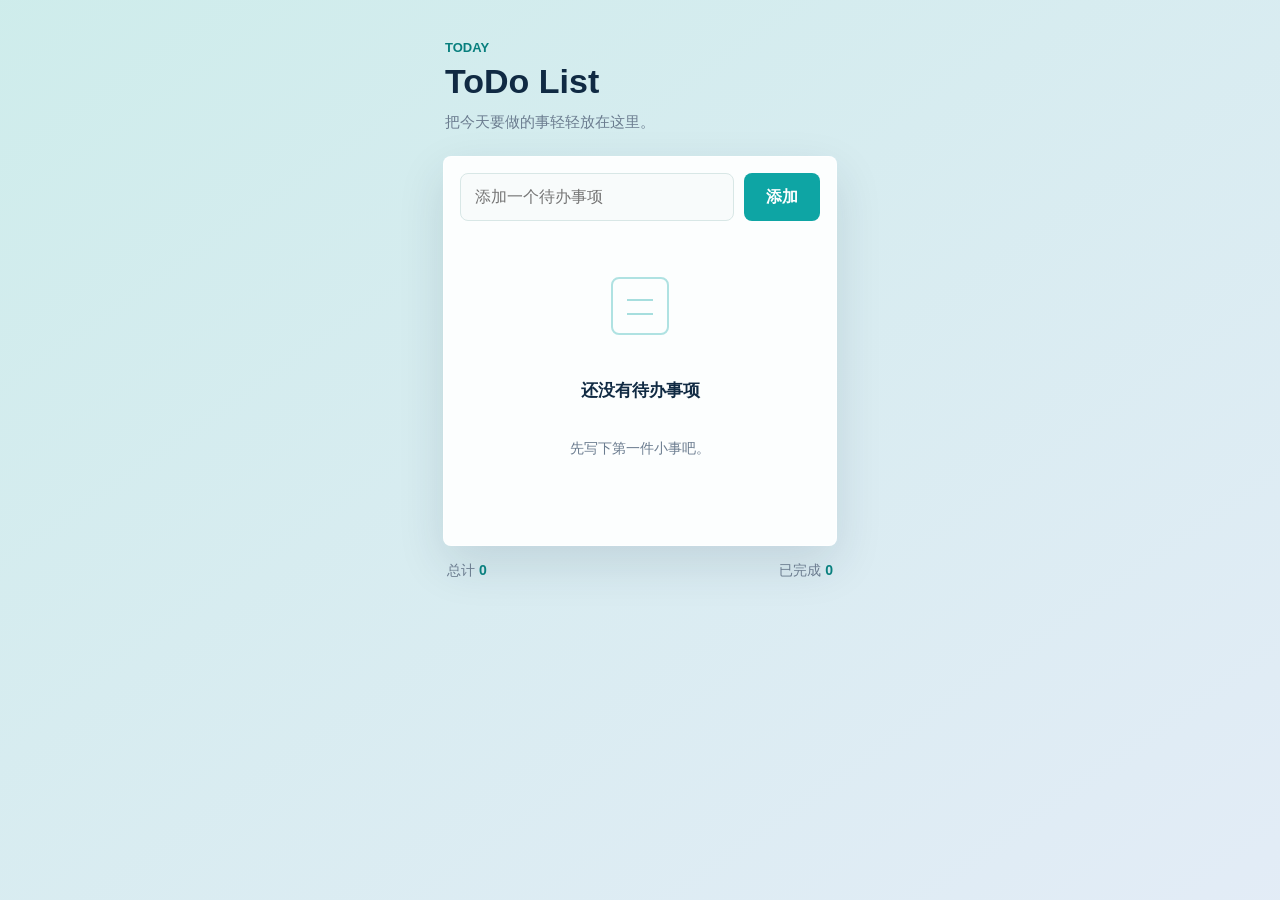
==== index.html @ 59980e85 "Initial todolist H5 learning plan" ====
<!DOCTYPE html>
<html lang="zh-CN">
<head>
  <meta charset="UTF-8">
  <meta name="viewport" content="width=device-width, initial-scale=1, maximum-scale=1, user-scalable=no">
  <meta name="theme-color" content="#0ea5a4">
  <title>ToDo List</title>
  <link rel="stylesheet" href="./style.css">
</head>
<body>
  <main class="app-shell">
    <header class="app-header">
      <p class="app-kicker">Today</p>
      <h1>ToDo List</h1>
      <p class="app-subtitle">把今天要做的事轻轻放在这里。</p>
    </header>

    <section class="todo-panel" aria-label="待办事项">
      <form class="todo-form" id="todoForm">
        <label class="sr-only" for="todoInput">输入待办事项</label>
        <input
          id="todoInput"
          class="todo-input"
          type="text"
          placeholder="添加一个待办事项"
          autocomplete="off"
        >
        <button class="add-button" type="submit">添加</button>
      </form>

      <div class="empty-state" id="emptyState">
        <div class="empty-icon" aria-hidden="true"></div>
        <p>还没有待办事项</p>
        <span>先写下第一件小事吧。</span>
      </div>

      <ul class="todo-list" id="todoList" aria-live="polite"></ul>
    </section>

    <footer class="todo-footer">
      <span>总计 <strong id="totalCount">0</strong></span>
      <span>已完成 <strong id="doneCount">0</strong></span>
    </footer>
  </main>

  <script src="./script.js"></script>
</body>
</html>
---- style.css ----
:root {
  --bg: #eef8f7;
  --panel: #ffffff;
  --text: #102a43;
  --muted: #6b7c8f;
  --line: #d8e7e6;
  --primary: #0ea5a4;
  --primary-dark: #087f7e;
  --danger: #ef6461;
  --shadow: 0 18px 48px rgba(16, 42, 67, 0.12);
}

* {
  box-sizing: border-box;
}

html,
body {
  min-height: 100%;
}

body {
  margin: 0;
  color: var(--text);
  font-family: -apple-system, BlinkMacSystemFont, "Segoe UI", sans-serif;
  background:
    linear-gradient(145deg, rgba(14, 165, 164, 0.14), rgba(93, 95, 239, 0.08)),
    var(--bg);
}

button,
input {
  font: inherit;
}

button {
  cursor: pointer;
}

.app-shell {
  width: min(100%, 430px);
  min-height: 100vh;
  margin: 0 auto;
  padding: 28px 18px 24px;
}

.app-header {
  padding: 12px 2px 22px;
}

.app-kicker {
  margin: 0 0 8px;
  color: var(--primary-dark);
  font-size: 13px;
  font-weight: 700;
  letter-spacing: 0;
  text-transform: uppercase;
}

.app-header h1 {
  margin: 0;
  font-size: 34px;
  line-height: 1.1;
}

.app-subtitle {
  margin: 10px 0 0;
  color: var(--muted);
  font-size: 15px;
  line-height: 1.6;
}

.todo-panel {
  min-height: 390px;
  padding: 16px;
  background: rgba(255, 255, 255, 0.92);
  border: 1px solid rgba(255, 255, 255, 0.72);
  border-radius: 8px;
  box-shadow: var(--shadow);
}

.todo-form {
  display: grid;
  grid-template-columns: 1fr 76px;
  gap: 10px;
  margin-bottom: 16px;
}

.todo-input {
  width: 100%;
  min-width: 0;
  height: 48px;
  padding: 0 14px;
  color: var(--text);
  background: #f8fbfb;
  border: 1px solid var(--line);
  border-radius: 8px;
  outline: none;
  transition: border-color 0.18s ease, box-shadow 0.18s ease, background 0.18s ease;
}

.todo-input:focus {
  background: #ffffff;
  border-color: var(--primary);
  box-shadow: 0 0 0 4px rgba(14, 165, 164, 0.14);
}

.add-button {
  height: 48px;
  color: #ffffff;
  font-weight: 700;
  background: var(--primary);
  border: 0;
  border-radius: 8px;
  transition: background 0.18s ease, transform 0.18s ease;
}

.add-button:active {
  background: var(--primary-dark);
  transform: translateY(1px);
}

.todo-list {
  display: grid;
  gap: 10px;
  margin: 0;
  padding: 0;
  list-style: none;
}

.todo-item {
  display: grid;
  grid-template-columns: 28px 1fr auto;
  align-items: center;
  gap: 10px;
  min-height: 52px;
  padding: 10px 12px;
  background: #f8fbfb;
  border: 1px solid var(--line);
  border-radius: 8px;
}

.todo-check {
  width: 22px;
  height: 22px;
  accent-color: var(--primary);
}

.todo-text {
  min-width: 0;
  color: var(--text);
  font-size: 15px;
  line-height: 1.45;
  overflow-wrap: anywhere;
}

.todo-item.is-done .todo-text {
  color: #8ba1a6;
  text-decoration: line-through;
}

.delete-button {
  padding: 8px 4px;
  color: var(--danger);
  background: transparent;
  border: 0;
  font-size: 14px;
}

.delete-button:active {
  opacity: 0.72;
}

.empty-state {
  display: grid;
  place-items: center;
  min-height: 260px;
  padding: 24px;
  color: var(--muted);
  text-align: center;
}

.empty-state.is-hidden {
  display: none;
}

.empty-icon {
  width: 58px;
  height: 58px;
  margin-bottom: 14px;
  border: 2px solid rgba(14, 165, 164, 0.32);
  border-radius: 8px;
  position: relative;
}

.empty-icon::before,
.empty-icon::after {
  content: "";
  position: absolute;
  left: 14px;
  right: 14px;
  height: 2px;
  background: rgba(14, 165, 164, 0.36);
}

.empty-icon::before {
  top: 20px;
}

.empty-icon::after {
  top: 34px;
}

.empty-state p {
  margin: 0 0 8px;
  color: var(--text);
  font-size: 17px;
  font-weight: 700;
}

.empty-state span {
  font-size: 14px;
}

.todo-footer {
  display: flex;
  justify-content: space-between;
  gap: 12px;
  padding: 16px 4px 0;
  color: var(--muted);
  font-size: 14px;
}

.todo-footer strong {
  color: var(--primary-dark);
}

.sr-only {
  position: absolute;
  width: 1px;
  height: 1px;
  padding: 0;
  margin: -1px;
  overflow: hidden;
  clip: rect(0, 0, 0, 0);
  white-space: nowrap;
  border: 0;
}

@media (max-width: 360px) {
  .app-shell {
    padding-inline: 12px;
  }

  .todo-form {
    grid-template-columns: 1fr 68px;
  }

  .todo-panel {
    padding: 12px;
  }
}
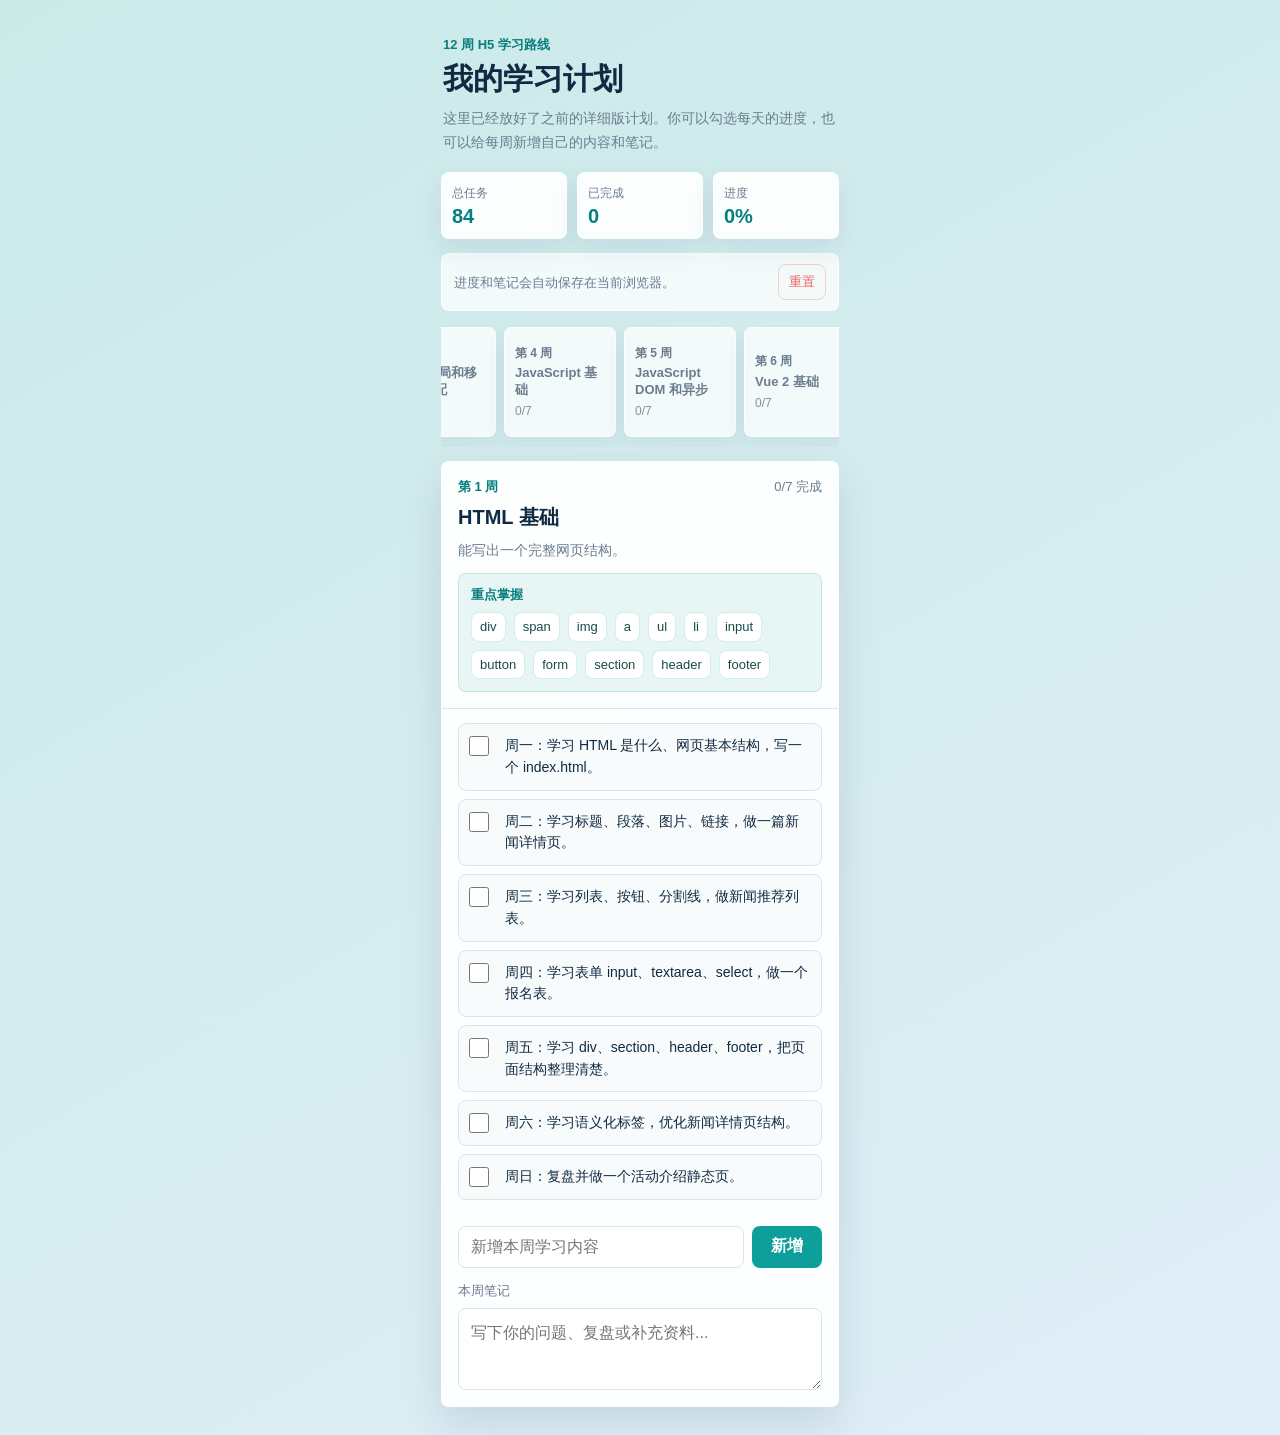
==== commit 73144958: "保留一个" ====
--- a/index.html
+++ b/index.html
@@ -2,47 +2,1036 @@
 <html lang="zh-CN">
 <head>
   <meta charset="UTF-8">
-  <meta name="viewport" content="width=device-width, initial-scale=1, maximum-scale=1, user-scalable=no">
-  <meta name="theme-color" content="#0ea5a4">
-  <title>ToDo List</title>
-  <link rel="stylesheet" href="./style.css">
+  <meta name="viewport" content="width=device-width, initial-scale=1">
+  <meta name="theme-color" content="#0f9f9a">
+  <title>H5 学习计划 ToDoList</title>
+  <style>
+    :root {
+      --bg: #eef8f7;
+      --card: #ffffff;
+      --text: #102a43;
+      --muted: #6b7c8f;
+      --line: #d8e7e6;
+      --primary: #0f9f9a;
+      --primary-dark: #087f7e;
+      --soft: #e7f6f5;
+      --danger: #ef6461;
+      --shadow: 0 16px 42px rgba(16, 42, 67, 0.12);
+    }
+
+    * {
+      box-sizing: border-box;
+    }
+
+    html,
+    body {
+      min-height: 100%;
+    }
+
+    body {
+      margin: 0;
+      color: var(--text);
+      font-family: -apple-system, BlinkMacSystemFont, "Segoe UI", sans-serif;
+      overflow-x: hidden;
+      background:
+        linear-gradient(150deg, rgba(15, 159, 154, 0.16), rgba(73, 126, 255, 0.08)),
+        var(--bg);
+    }
+
+    button,
+    input,
+    textarea {
+      font: inherit;
+    }
+
+    button {
+      cursor: pointer;
+    }
+
+    .page {
+      width: min(100%, 430px);
+      min-height: 100vh;
+      margin: 0 auto;
+      padding: 24px 16px 28px;
+    }
+
+    .hero {
+      padding: 12px 2px 18px;
+    }
+
+    .kicker {
+      margin: 0 0 8px;
+      color: var(--primary-dark);
+      font-size: 13px;
+      font-weight: 700;
+      letter-spacing: 0;
+    }
+
+    h1 {
+      margin: 0;
+      font-size: 30px;
+      line-height: 1.16;
+    }
+
+    .subtitle {
+      margin: 10px 0 0;
+      color: var(--muted);
+      font-size: 14px;
+      line-height: 1.7;
+    }
+
+    .summary {
+      display: grid;
+      grid-template-columns: repeat(3, 1fr);
+      gap: 10px;
+      margin: 0 0 14px;
+    }
+
+    .summary-card {
+      padding: 12px 10px;
+      background: rgba(255, 255, 255, 0.92);
+      border: 1px solid rgba(255, 255, 255, 0.72);
+      border-radius: 8px;
+      box-shadow: 0 10px 28px rgba(16, 42, 67, 0.08);
+    }
+
+    .summary-card span {
+      display: block;
+      color: var(--muted);
+      font-size: 12px;
+    }
+
+    .summary-card strong {
+      display: block;
+      margin-top: 4px;
+      color: var(--primary-dark);
+      font-size: 20px;
+      line-height: 1;
+    }
+
+    .toolbar {
+      display: flex;
+      justify-content: space-between;
+      align-items: center;
+      gap: 10px;
+      margin-bottom: 14px;
+      padding: 10px 12px;
+      color: var(--muted);
+      background: rgba(255, 255, 255, 0.72);
+      border: 1px solid rgba(255, 255, 255, 0.68);
+      border-radius: 8px;
+    }
+
+    .toolbar p {
+      margin: 0;
+      font-size: 13px;
+      line-height: 1.5;
+    }
+
+    .reset-button {
+      flex: 0 0 auto;
+      padding: 8px 10px;
+      color: var(--danger);
+      background: transparent;
+      border: 1px solid rgba(239, 100, 97, 0.28);
+      border-radius: 8px;
+      font-size: 13px;
+    }
+
+    .week-tabs-wrap {
+      margin: 0 0 14px;
+    }
+
+    .week-tabs {
+      display: flex;
+      gap: 8px;
+      overflow-x: auto;
+      padding: 2px 2px 10px;
+      scroll-padding-inline: 2px;
+      -webkit-overflow-scrolling: touch;
+    }
+
+    .week-tabs::-webkit-scrollbar {
+      display: none;
+    }
+
+    .week-tab {
+      flex: 0 0 112px;
+      min-height: 64px;
+      padding: 9px 10px;
+      text-align: left;
+      color: var(--muted);
+      background: rgba(255, 255, 255, 0.72);
+      border: 1px solid rgba(255, 255, 255, 0.76);
+      border-radius: 8px;
+      box-shadow: 0 8px 22px rgba(16, 42, 67, 0.06);
+      touch-action: manipulation;
+      transition: background 0.18s ease, border-color 0.18s ease, color 0.18s ease, transform 0.18s ease;
+    }
+
+    .week-tab:focus-visible,
+    .reset-button:focus-visible,
+    .add-button:focus-visible,
+    .delete-button:focus-visible {
+      outline: 3px solid rgba(15, 159, 154, 0.26);
+      outline-offset: 2px;
+    }
+
+    .week-tab.is-active {
+      color: #ffffff;
+      background: var(--primary);
+      border-color: var(--primary);
+      box-shadow: 0 12px 28px rgba(8, 127, 126, 0.2);
+      transform: translateY(-1px);
+    }
+
+    .tab-week {
+      display: block;
+      font-size: 12px;
+      font-weight: 700;
+      line-height: 1.2;
+    }
+
+    .tab-title {
+      display: block;
+      margin-top: 5px;
+      font-size: 13px;
+      font-weight: 700;
+      line-height: 1.3;
+      overflow-wrap: anywhere;
+    }
+
+    .tab-progress {
+      display: block;
+      margin-top: 5px;
+      font-size: 12px;
+      line-height: 1.2;
+      opacity: 0.82;
+    }
+
+    .week-list {
+      display: grid;
+      gap: 14px;
+    }
+
+    .week-card {
+      overflow: hidden;
+      background: rgba(255, 255, 255, 0.94);
+      border: 1px solid rgba(255, 255, 255, 0.76);
+      border-radius: 8px;
+      box-shadow: var(--shadow);
+    }
+
+    .week-header {
+      padding: 16px;
+      border-bottom: 1px solid var(--line);
+    }
+
+    .week-topline {
+      display: flex;
+      justify-content: space-between;
+      gap: 12px;
+      margin-bottom: 8px;
+    }
+
+    .week-number {
+      color: var(--primary-dark);
+      font-size: 13px;
+      font-weight: 700;
+    }
+
+    .week-progress {
+      color: var(--muted);
+      font-size: 13px;
+    }
+
+    .week-title {
+      margin: 0;
+      font-size: 20px;
+      line-height: 1.35;
+    }
+
+    .week-goal {
+      margin: 8px 0 0;
+      color: var(--muted);
+      font-size: 14px;
+      line-height: 1.6;
+    }
+
+    .focus-box {
+      margin-top: 12px;
+      padding: 12px;
+      background: var(--soft);
+      border: 1px solid rgba(15, 159, 154, 0.18);
+      border-radius: 8px;
+    }
+
+    .focus-title {
+      margin: 0 0 8px;
+      color: var(--primary-dark);
+      font-size: 13px;
+      font-weight: 700;
+    }
+
+    .focus-tags {
+      display: flex;
+      flex-wrap: wrap;
+      gap: 8px;
+    }
+
+    .focus-tag {
+      padding: 6px 8px;
+      color: #174b4a;
+      background: #ffffff;
+      border: 1px solid rgba(15, 159, 154, 0.18);
+      border-radius: 8px;
+      font-size: 13px;
+      line-height: 1.2;
+    }
+
+    .task-list {
+      display: grid;
+      gap: 8px;
+      margin: 0;
+      padding: 14px 16px 4px;
+      list-style: none;
+    }
+
+    .task-item {
+      display: grid;
+      grid-template-columns: 26px 1fr;
+      gap: 10px;
+      align-items: flex-start;
+      padding: 11px 10px;
+      background: #f8fbfb;
+      border: 1px solid var(--line);
+      border-radius: 8px;
+    }
+
+    .task-item.is-done .task-text {
+      color: #8ba1a6;
+      text-decoration: line-through;
+    }
+
+    .task-check {
+      width: 20px;
+      height: 20px;
+      margin: 1px 0 0;
+      accent-color: var(--primary);
+    }
+
+    .task-text {
+      min-width: 0;
+      font-size: 14px;
+      line-height: 1.55;
+      overflow-wrap: anywhere;
+    }
+
+    .custom-list {
+      display: grid;
+      gap: 8px;
+      margin: 0;
+      padding: 4px 16px 10px;
+      list-style: none;
+    }
+
+    .custom-item {
+      display: grid;
+      grid-template-columns: 26px 1fr auto;
+      gap: 10px;
+      align-items: flex-start;
+      padding: 11px 10px;
+      background: var(--soft);
+      border: 1px solid rgba(15, 159, 154, 0.2);
+      border-radius: 8px;
+    }
+
+    .custom-item.is-done .task-text {
+      color: #7f9998;
+      text-decoration: line-through;
+    }
+
+    .delete-button {
+      padding: 0 2px;
+      color: var(--danger);
+      background: transparent;
+      border: 0;
+      font-size: 13px;
+      line-height: 1.55;
+    }
+
+    .add-form {
+      display: grid;
+      grid-template-columns: 1fr 70px;
+      gap: 8px;
+      padding: 8px 16px 14px;
+    }
+
+    .add-input {
+      width: 100%;
+      min-width: 0;
+      height: 42px;
+      padding: 0 12px;
+      color: var(--text);
+      background: #ffffff;
+      border: 1px solid var(--line);
+      border-radius: 8px;
+      outline: none;
+      transition: border-color 0.18s ease, box-shadow 0.18s ease;
+    }
+
+    .add-input:focus,
+    .note-area:focus {
+      border-color: var(--primary);
+      box-shadow: 0 0 0 4px rgba(15, 159, 154, 0.13);
+    }
+
+    .add-button {
+      height: 42px;
+      color: #ffffff;
+      font-weight: 700;
+      background: var(--primary);
+      border: 0;
+      border-radius: 8px;
+    }
+
+    .note-box {
+      padding: 0 16px 16px;
+    }
+
+    .note-label {
+      display: block;
+      margin-bottom: 8px;
+      color: var(--muted);
+      font-size: 13px;
+    }
+
+    .note-area {
+      display: block;
+      width: 100%;
+      min-height: 82px;
+      resize: vertical;
+      padding: 12px;
+      color: var(--text);
+      background: #ffffff;
+      border: 1px solid var(--line);
+      border-radius: 8px;
+      outline: none;
+      line-height: 1.55;
+    }
+
+    .sr-only {
+      position: absolute;
+      width: 1px;
+      height: 1px;
+      padding: 0;
+      margin: -1px;
+      overflow: hidden;
+      clip: rect(0, 0, 0, 0);
+      white-space: nowrap;
+      border: 0;
+    }
+
+    @media (max-width: 360px) {
+      .page {
+        padding-inline: 12px;
+      }
+
+      .summary {
+        gap: 8px;
+      }
+
+      .summary-card {
+        padding-inline: 8px;
+      }
+
+      .add-form {
+        grid-template-columns: 1fr 62px;
+      }
+
+      .week-tab {
+        flex-basis: 104px;
+      }
+    }
+  </style>
 </head>
 <body>
-  <main class="app-shell">
-    <header class="app-header">
-      <p class="app-kicker">Today</p>
-      <h1>ToDo List</h1>
-      <p class="app-subtitle">把今天要做的事轻轻放在这里。</p>
+  <main class="page">
+    <header class="hero">
+      <p class="kicker">12 周 H5 学习路线</p>
+      <h1>我的学习计划</h1>
+      <p class="subtitle">这里已经放好了之前的详细版计划。你可以勾选每天的进度，也可以给每周新增自己的内容和笔记。</p>
     </header>
 
-    <section class="todo-panel" aria-label="待办事项">
-      <form class="todo-form" id="todoForm">
-        <label class="sr-only" for="todoInput">输入待办事项</label>
-        <input
-          id="todoInput"
-          class="todo-input"
-          type="text"
-          placeholder="添加一个待办事项"
-          autocomplete="off"
-        >
-        <button class="add-button" type="submit">添加</button>
-      </form>
-
-      <div class="empty-state" id="emptyState">
-        <div class="empty-icon" aria-hidden="true"></div>
-        <p>还没有待办事项</p>
-        <span>先写下第一件小事吧。</span>
+    <section class="summary" aria-label="学习统计">
+      <div class="summary-card">
+        <span>总任务</span>
+        <strong id="totalTasks">0</strong>
       </div>
-
-      <ul class="todo-list" id="todoList" aria-live="polite"></ul>
+      <div class="summary-card">
+        <span>已完成</span>
+        <strong id="doneTasks">0</strong>
+      </div>
+      <div class="summary-card">
+        <span>进度</span>
+        <strong id="progressRate">0%</strong>
+      </div>
     </section>
 
-    <footer class="todo-footer">
-      <span>总计 <strong id="totalCount">0</strong></span>
-      <span>已完成 <strong id="doneCount">0</strong></span>
-    </footer>
+    <section class="toolbar" aria-label="操作区">
+      <p>进度和笔记会自动保存在当前浏览器。</p>
+      <button class="reset-button" id="resetButton" type="button">重置</button>
+    </section>
+
+    <section class="week-tabs-wrap" aria-label="每周切换">
+      <div class="week-tabs" id="weekTabs" role="tablist" aria-label="选择学习周"></div>
+    </section>
+
+    <section class="week-list" id="weekList" aria-label="每周学习计划"></section>
   </main>
 
-  <script src="./script.js"></script>
+  <script>
+    const STORAGE_KEY = "h5_learning_plan_todolist_v1";
+
+    const defaultWeeks = [
+      {
+        title: "HTML 基础",
+        goal: "能写出一个完整网页结构。",
+        focus: ["div", "span", "img", "a", "ul", "li", "input", "button", "form", "section", "header", "footer"],
+        tasks: [
+          "周一：学习 HTML 是什么、网页基本结构，写一个 index.html。",
+          "周二：学习标题、段落、图片、链接，做一篇新闻详情页。",
+          "周三：学习列表、按钮、分割线，做新闻推荐列表。",
+          "周四：学习表单 input、textarea、select，做一个报名表。",
+          "周五：学习 div、section、header、footer，把页面结构整理清楚。",
+          "周六：学习语义化标签，优化新闻详情页结构。",
+          "周日：复盘并做一个活动介绍静态页。"
+        ]
+      },
+      {
+        title: "CSS 基础",
+        goal: "能让页面变好看。",
+        focus: ["color", "font-size", "line-height", "margin", "padding", "border", "border-radius", "background", "display", "width", "height"],
+        tasks: [
+          "周一：学习 CSS 引入方式、选择器，给第 1 周页面加样式。",
+          "周二：学习颜色、字体、字号、行高，美化新闻正文。",
+          "周三：学习盒模型 width、height、padding、margin，做卡片布局。",
+          "周四：学习 border、border-radius、box-shadow，做按钮和输入框。",
+          "周五：学习 background、图片背景，做活动 banner。",
+          "周六：学习 hover、active 状态，做按钮点击效果。",
+          "周日：综合练习，做一个完整移动端静态首页。"
+        ]
+      },
+      {
+        title: "CSS 布局和移动端适配",
+        goal: "能写手机端页面布局。",
+        focus: ["display: flex", "flex-direction", "justify-content", "align-items", "position: fixed", "position: absolute", "vw", "rem"],
+        tasks: [
+          "周一：学习 Flex 布局基础，做顶部导航。",
+          "周二：学习 justify-content、align-items，做按钮横向排列。",
+          "周三：学习 position 定位，做固定底部工具栏。",
+          "周四：学习移动端 viewport，理解手机页面宽度。",
+          "周五：学习 rem / vw 适配，做 375 设计稿适配。",
+          "周六：学习响应式布局，适配不同手机宽度。",
+          "周日：综合练习，做新闻列表加底部按钮。"
+        ]
+      },
+      {
+        title: "JavaScript 基础",
+        goal: "能写简单页面交互。",
+        focus: ["let", "const", "function", "if", "for", "array", "object", "addEventListener"],
+        tasks: [
+          "周一：学习变量、数据类型，写姓名、年龄、文章标题变量。",
+          "周二：学习条件判断 if/else，判断是否登录。",
+          "周三：学习数组、对象，用数组保存新闻列表。",
+          "周四：学习函数，封装格式化时间函数。",
+          "周五：学习循环，遍历新闻列表。",
+          "周六：学习 click 事件，做按钮点击弹窗。",
+          "周日：综合练习，做 Tab 切换。"
+        ]
+      },
+      {
+        title: "JavaScript DOM 和异步",
+        goal: "能用 JS 控制页面内容。",
+        focus: ["document.querySelector", "innerHTML", "classList", "onclick", "Promise", "fetch", "JSON"],
+        tasks: [
+          "周一：学习 DOM 查询，获取页面元素。",
+          "周二：学习修改文本和样式，点击按钮修改标题。",
+          "周三：学习创建元素，用 JS 渲染新闻列表。",
+          "周四：学习事件委托，点击列表进入详情。",
+          "周五：学习 Promise，理解异步。",
+          "周六：学习 fetch / axios 概念，请求假接口。",
+          "周日：综合练习，用假数据做列表页。"
+        ]
+      },
+      {
+        title: "Vue 2 基础",
+        goal: "开始进入这个项目的核心技术。",
+        focus: ["data", "methods", "v-if", "v-show", "v-for", "v-model", "@click"],
+        tasks: [
+          "周一：学习 Vue 是什么、new Vue，跑一个 Vue 页面。",
+          "周二：学习 data、methods，点击按钮改变数据。",
+          "周三：学习插值表达式，显示标题和作者。",
+          "周四：学习 v-if、v-show，控制弹窗显示。",
+          "周五：学习 v-for，渲染新闻列表。",
+          "周六：学习 v-model，做登录表单。",
+          "周日：综合练习，做 Vue 版新闻列表页。"
+        ]
+      },
+      {
+        title: "Vue 组件化",
+        goal: "能像真实项目一样拆组件。",
+        focus: ["props", "$emit", "created", "mounted", "computed", "watch", "components"],
+        tasks: [
+          "周一：学习什么是组件，拆出 Header 组件。",
+          "周二：学习 props，让新闻卡片接收数据。",
+          "周三：学习子传父事件 $emit，做登录弹窗关闭。",
+          "周四：学习 created / mounted，页面加载时请求数据。",
+          "周五：学习 computed，处理格式化显示。",
+          "周六：学习 watch，监听输入变化。",
+          "周日：综合练习，拆一个活动页组件。"
+        ]
+      },
+      {
+        title: "Vue Router 路由",
+        goal: "能写多页面 H5 应用。",
+        focus: ["this.$router.push()", "this.$route.query", "routes", "router-view", "router-link"],
+        tasks: [
+          "周一：学习 Vue Router 基础，配置首页和详情页。",
+          "周二：学习 router-view，显示不同页面。",
+          "周三：学习 this.$router.push，点击新闻进入详情。",
+          "周四：学习 query 参数，传 informationId。",
+          "周五：学习动态路由，理解 /news/:id。",
+          "周六：学习 hash 路由，理解 /#/h5/news。",
+          "周日：综合练习，做列表页、详情页、投稿页。"
+        ]
+      },
+      {
+        title: "Vant 移动端 UI 组件库",
+        goal: "能快速做移动端界面。",
+        focus: ["van-button", "van-field", "van-form", "van-popup", "van-overlay", "van-toast", "van-uploader", "van-icon"],
+        tasks: [
+          "周一：学习安装 Vant，在 Vue 项目里引入。",
+          "周二：学习 Button、Icon，做按钮区。",
+          "周三：学习 Field、Form，做登录表单。",
+          "周四：学习 Popup、Overlay，做弹窗。",
+          "周五：学习 Toast、Notify，做提示。",
+          "周六：学习 Uploader，做文件上传界面。",
+          "周日：综合练习，做完整投稿表单。"
+        ]
+      },
+      {
+        title: "接口请求、登录、上传",
+        goal: "能写真实业务逻辑。",
+        focus: ["axios.get", "axios.post", "headers", "Authorization", "localStorage", "FormData", "try/catch"],
+        tasks: [
+          "周一：学习 axios 基础，请求新闻列表。",
+          "周二：学习 GET / POST，提交报名表。",
+          "周三：学习 headers / token，模拟登录状态。",
+          "周四：学习 localStorage，保存 token。",
+          "周五：学习 loading 状态，请求中显示加载。",
+          "周六：学习错误处理，接口失败提示。",
+          "周日：综合练习，完成登录加投稿流程。"
+        ]
+      },
+      {
+        title: "Vue CLI / Webpack / 打包",
+        goal: "知道源码如何变成 dist。",
+        focus: ["npm install", "npm run serve", "npm run build", "package.json", "src/main.js", "src/App.vue", "src/router/index.js", "public/index.html", "dist"],
+        tasks: [
+          "周一：学习 Vue CLI 项目结构，看懂 src、public。",
+          "周二：学习 npm scripts，运行 npm run serve。",
+          "周三：学习 webpack 打包概念，理解 app.js、vendor.js。",
+          "周四：学习环境变量，区分测试接口和正式接口。",
+          "周五：学习静态资源处理，理解图片、字体、CSS。",
+          "周六：学习 build 打包，生成 dist。",
+          "周日：综合练习，打包自己的 H5 项目。"
+        ]
+      },
+      {
+        title: "微信 H5、分享、综合项目",
+        goal: "做出接近当前项目的小型版本。",
+        focus: ["wx.config", "wx.ready", "wx.updateAppMessageShareData", "wx.updateTimelineShareData", "navigator.userAgent"],
+        tasks: [
+          "周一：学习微信 JS-SDK 是什么，了解 wx.config。",
+          "周二：学习微信分享，配置分享标题和图片。",
+          "周三：学习微信打开 App / 小程序，理解 wx-open-launch-app。",
+          "周四：学习判断环境，判断微信、安卓、iOS。",
+          "周五：学习移动端兼容，处理不同手机问题。",
+          "周六：开始综合项目开发。",
+          "周日：打包并复盘，生成最终 dist。"
+        ]
+      }
+    ];
+
+    const weekTabs = document.querySelector("#weekTabs");
+    const weekList = document.querySelector("#weekList");
+    const totalTasks = document.querySelector("#totalTasks");
+    const doneTasks = document.querySelector("#doneTasks");
+    const progressRate = document.querySelector("#progressRate");
+    const resetButton = document.querySelector("#resetButton");
+
+    let state = loadState();
+    let activeWeekIndex = 0;
+
+    function createDefaultState() {
+      return {
+        checked: {},
+        custom: {},
+        notes: {}
+      };
+    }
+
+    function loadState() {
+      try {
+        const saved = localStorage.getItem(STORAGE_KEY);
+        return saved ? { ...createDefaultState(), ...JSON.parse(saved) } : createDefaultState();
+      } catch (error) {
+        console.warn("学习计划读取失败，已使用默认状态。", error);
+        return createDefaultState();
+      }
+    }
+
+    function saveState() {
+      try {
+        localStorage.setItem(STORAGE_KEY, JSON.stringify(state));
+      } catch (error) {
+        console.warn("学习计划保存失败，本次页面状态仍会更新。", error);
+      }
+    }
+
+    function getCustomTasks(weekIndex) {
+      return state.custom[String(weekIndex)] || [];
+    }
+
+    function isChecked(id) {
+      return Boolean(state.checked[id]);
+    }
+
+    function render() {
+      renderTabs();
+      renderActiveWeek();
+      renderSummary();
+    }
+
+    function renderTabs() {
+      weekTabs.innerHTML = "";
+
+      defaultWeeks.forEach((week, weekIndex) => {
+        const stats = getWeekStats(weekIndex);
+        const tab = document.createElement("button");
+        const selected = weekIndex === activeWeekIndex;
+        tab.className = `week-tab${selected ? " is-active" : ""}`;
+        tab.type = "button";
+        tab.id = `weekTab${weekIndex}`;
+        tab.role = "tab";
+        tab.setAttribute("aria-selected", String(selected));
+        tab.setAttribute("aria-controls", "weekPanel");
+        tab.tabIndex = selected ? 0 : -1;
+        tab.innerHTML = `
+          <span class="tab-week">第 ${weekIndex + 1} 周</span>
+          <span class="tab-title">${escapeHtml(week.title)}</span>
+          <span class="tab-progress">${stats.done}/${stats.total}</span>
+        `;
+        tab.addEventListener("click", () => setActiveWeek(weekIndex));
+        tab.addEventListener("keydown", (event) => handleTabKeydown(event, weekIndex));
+        weekTabs.appendChild(tab);
+      });
+
+      const activeTab = weekTabs.querySelector(".week-tab.is-active");
+      if (activeTab) {
+        const centeredLeft = activeTab.offsetLeft - ((weekTabs.clientWidth - activeTab.clientWidth) / 2);
+        weekTabs.scrollTo({ left: Math.max(0, centeredLeft), behavior: "smooth" });
+      }
+    }
+
+    function renderActiveWeek() {
+      weekList.innerHTML = "";
+
+      const weekIndex = activeWeekIndex;
+      const week = defaultWeeks[weekIndex];
+      const card = document.createElement("article");
+      const stats = getWeekStats(weekIndex);
+      const customTasks = getCustomTasks(weekIndex);
+      card.className = "week-card";
+      card.id = "weekPanel";
+      card.role = "tabpanel";
+      card.setAttribute("aria-labelledby", `weekTab${weekIndex}`);
+
+      card.innerHTML = `
+        <header class="week-header">
+          <div class="week-topline">
+            <span class="week-number">第 ${weekIndex + 1} 周</span>
+            <span class="week-progress">${stats.done}/${stats.total} 完成</span>
+          </div>
+          <h2 class="week-title">${escapeHtml(week.title)}</h2>
+          <p class="week-goal">${escapeHtml(week.goal)}</p>
+          ${renderFocus(week.focus)}
+        </header>
+      `;
+
+      const taskList = document.createElement("ul");
+      taskList.className = "task-list";
+
+      week.tasks.forEach((task, taskIndex) => {
+        const id = getDefaultTaskId(weekIndex, taskIndex);
+        taskList.appendChild(createTaskItem({
+          id,
+          text: task,
+          done: isChecked(id),
+          onToggle: (checked) => toggleDefaultTask(id, checked)
+        }));
+      });
+
+      const customList = document.createElement("ul");
+      customList.className = "custom-list";
+
+      customTasks.forEach((task) => {
+        customList.appendChild(createTaskItem({
+          id: task.id,
+          text: task.text,
+          done: task.done,
+          onToggle: (checked) => toggleCustomTask(weekIndex, task.id, checked),
+          onDelete: () => deleteCustomTask(weekIndex, task.id)
+        }));
+      });
+
+      card.appendChild(taskList);
+      card.appendChild(customList);
+      card.appendChild(createAddForm(weekIndex));
+      card.appendChild(createNoteBox(weekIndex));
+      weekList.appendChild(card);
+    }
+
+    function getWeekStats(weekIndex) {
+      const week = defaultWeeks[weekIndex];
+      const defaultDone = week.tasks.filter((_, taskIndex) => isChecked(getDefaultTaskId(weekIndex, taskIndex))).length;
+      const customTasks = getCustomTasks(weekIndex);
+      const customDone = customTasks.filter((task) => task.done).length;
+
+      return {
+        total: week.tasks.length + customTasks.length,
+        done: defaultDone + customDone
+      };
+    }
+
+    function setActiveWeek(weekIndex) {
+      activeWeekIndex = weekIndex;
+      render();
+    }
+
+    function handleTabKeydown(event, weekIndex) {
+      const lastIndex = defaultWeeks.length - 1;
+      let nextIndex = weekIndex;
+
+      if (event.key === "ArrowRight") {
+        nextIndex = weekIndex === lastIndex ? 0 : weekIndex + 1;
+      } else if (event.key === "ArrowLeft") {
+        nextIndex = weekIndex === 0 ? lastIndex : weekIndex - 1;
+      } else if (event.key === "Home") {
+        nextIndex = 0;
+      } else if (event.key === "End") {
+        nextIndex = lastIndex;
+      } else {
+        return;
+      }
+
+      event.preventDefault();
+      setActiveWeek(nextIndex);
+      requestAnimationFrame(() => {
+        const nextTab = document.querySelector(`#weekTab${nextIndex}`);
+        if (nextTab) {
+          nextTab.focus();
+        }
+      });
+    }
+
+    function createTaskItem({ id, text, done, onToggle, onDelete }) {
+      const item = document.createElement("li");
+      item.className = `task-item${onDelete ? " custom-item" : ""}${done ? " is-done" : ""}`;
+
+      const checkbox = document.createElement("input");
+      checkbox.className = "task-check";
+      checkbox.type = "checkbox";
+      checkbox.checked = done;
+      checkbox.id = id;
+      checkbox.addEventListener("click", () => onToggle(checkbox.checked));
+
+      const label = document.createElement("label");
+      label.className = "task-text";
+      label.textContent = text;
+
+      item.append(checkbox, label);
+
+      if (onDelete) {
+        const deleteButton = document.createElement("button");
+        deleteButton.className = "delete-button";
+        deleteButton.type = "button";
+        deleteButton.textContent = "删除";
+        deleteButton.addEventListener("click", onDelete);
+        item.appendChild(deleteButton);
+      }
+
+      item.addEventListener("click", (event) => {
+        if (event.target === checkbox || event.target.closest("button")) {
+          return;
+        }
+
+        checkbox.checked = !checkbox.checked;
+        onToggle(checkbox.checked);
+      });
+
+      return item;
+    }
+
+    function renderFocus(focusItems) {
+      if (!Array.isArray(focusItems) || focusItems.length === 0) {
+        return "";
+      }
+
+      const tags = focusItems
+        .map((item) => `<span class="focus-tag">${escapeHtml(item)}</span>`)
+        .join("");
+
+      return `
+        <div class="focus-box">
+          <p class="focus-title">重点掌握</p>
+          <div class="focus-tags">${tags}</div>
+        </div>
+      `;
+    }
+
+    function createAddForm(weekIndex) {
+      const form = document.createElement("form");
+      form.className = "add-form";
+      form.innerHTML = `
+        <label class="sr-only" for="customInput${weekIndex}">新增学习内容</label>
+        <input class="add-input" id="customInput${weekIndex}" type="text" placeholder="新增本周学习内容">
+        <button class="add-button" type="submit">新增</button>
+      `;
+
+      form.addEventListener("submit", (event) => {
+        event.preventDefault();
+        const input = form.querySelector(".add-input");
+        const text = input.value.trim();
+
+        if (!text) {
+          input.focus();
+          return;
+        }
+
+        addCustomTask(weekIndex, text);
+      });
+
+      return form;
+    }
+
+    function createNoteBox(weekIndex) {
+      const box = document.createElement("div");
+      const noteId = `weekNote${weekIndex}`;
+      box.className = "note-box";
+      box.innerHTML = `
+        <label class="note-label" for="${noteId}">本周笔记</label>
+        <textarea class="note-area" id="${noteId}" placeholder="写下你的问题、复盘或补充资料..."></textarea>
+      `;
+
+      const textarea = box.querySelector("textarea");
+      textarea.value = state.notes[String(weekIndex)] || "";
+      textarea.addEventListener("input", () => {
+        state.notes[String(weekIndex)] = textarea.value;
+        saveState();
+      });
+
+      return box;
+    }
+
+    function getDefaultTaskId(weekIndex, taskIndex) {
+      return `week-${weekIndex}-task-${taskIndex}`;
+    }
+
+    function toggleDefaultTask(id, checked) {
+      state.checked[id] = checked;
+      saveState();
+      render();
+    }
+
+    function addCustomTask(weekIndex, text) {
+      const key = String(weekIndex);
+      const task = {
+        id: `custom-${Date.now()}`,
+        text,
+        done: false,
+        createdAt: new Date().toISOString()
+      };
+
+      state.custom[key] = [task, ...getCustomTasks(weekIndex)];
+      saveState();
+      render();
+    }
+
+    function toggleCustomTask(weekIndex, id, checked) {
+      const key = String(weekIndex);
+      state.custom[key] = getCustomTasks(weekIndex).map((task) => {
+        if (task.id !== id) {
+          return task;
+        }
+
+        return {
+          ...task,
+          done: checked
+        };
+      });
+
+      saveState();
+      render();
+    }
+
+    function deleteCustomTask(weekIndex, id) {
+      const key = String(weekIndex);
+      state.custom[key] = getCustomTasks(weekIndex).filter((task) => task.id !== id);
+      saveState();
+      render();
+    }
+
+    function renderSummary() {
+      let total = 0;
+      let done = 0;
+
+      defaultWeeks.forEach((week, weekIndex) => {
+        total += week.tasks.length;
+        done += week.tasks.filter((_, taskIndex) => isChecked(getDefaultTaskId(weekIndex, taskIndex))).length;
+
+        const customTasks = getCustomTasks(weekIndex);
+        total += customTasks.length;
+        done += customTasks.filter((task) => task.done).length;
+      });
+
+      totalTasks.textContent = String(total);
+      doneTasks.textContent = String(done);
+      progressRate.textContent = total === 0 ? "0%" : `${Math.round((done / total) * 100)}%`;
+    }
+
+    function escapeHtml(value) {
+      return String(value)
+        .replace(/&/g, "&amp;")
+        .replace(/</g, "&lt;")
+        .replace(/>/g, "&gt;")
+        .replace(/"/g, "&quot;")
+        .replace(/'/g, "&#039;");
+    }
+
+    resetButton.addEventListener("click", () => {
+      const ok = window.confirm("确定要清空所有勾选、新增内容和笔记吗？");
+      if (!ok) {
+        return;
+      }
+
+      state = createDefaultState();
+      saveState();
+      render();
+    });
+
+    render();
+  </script>
 </body>
 </html>
